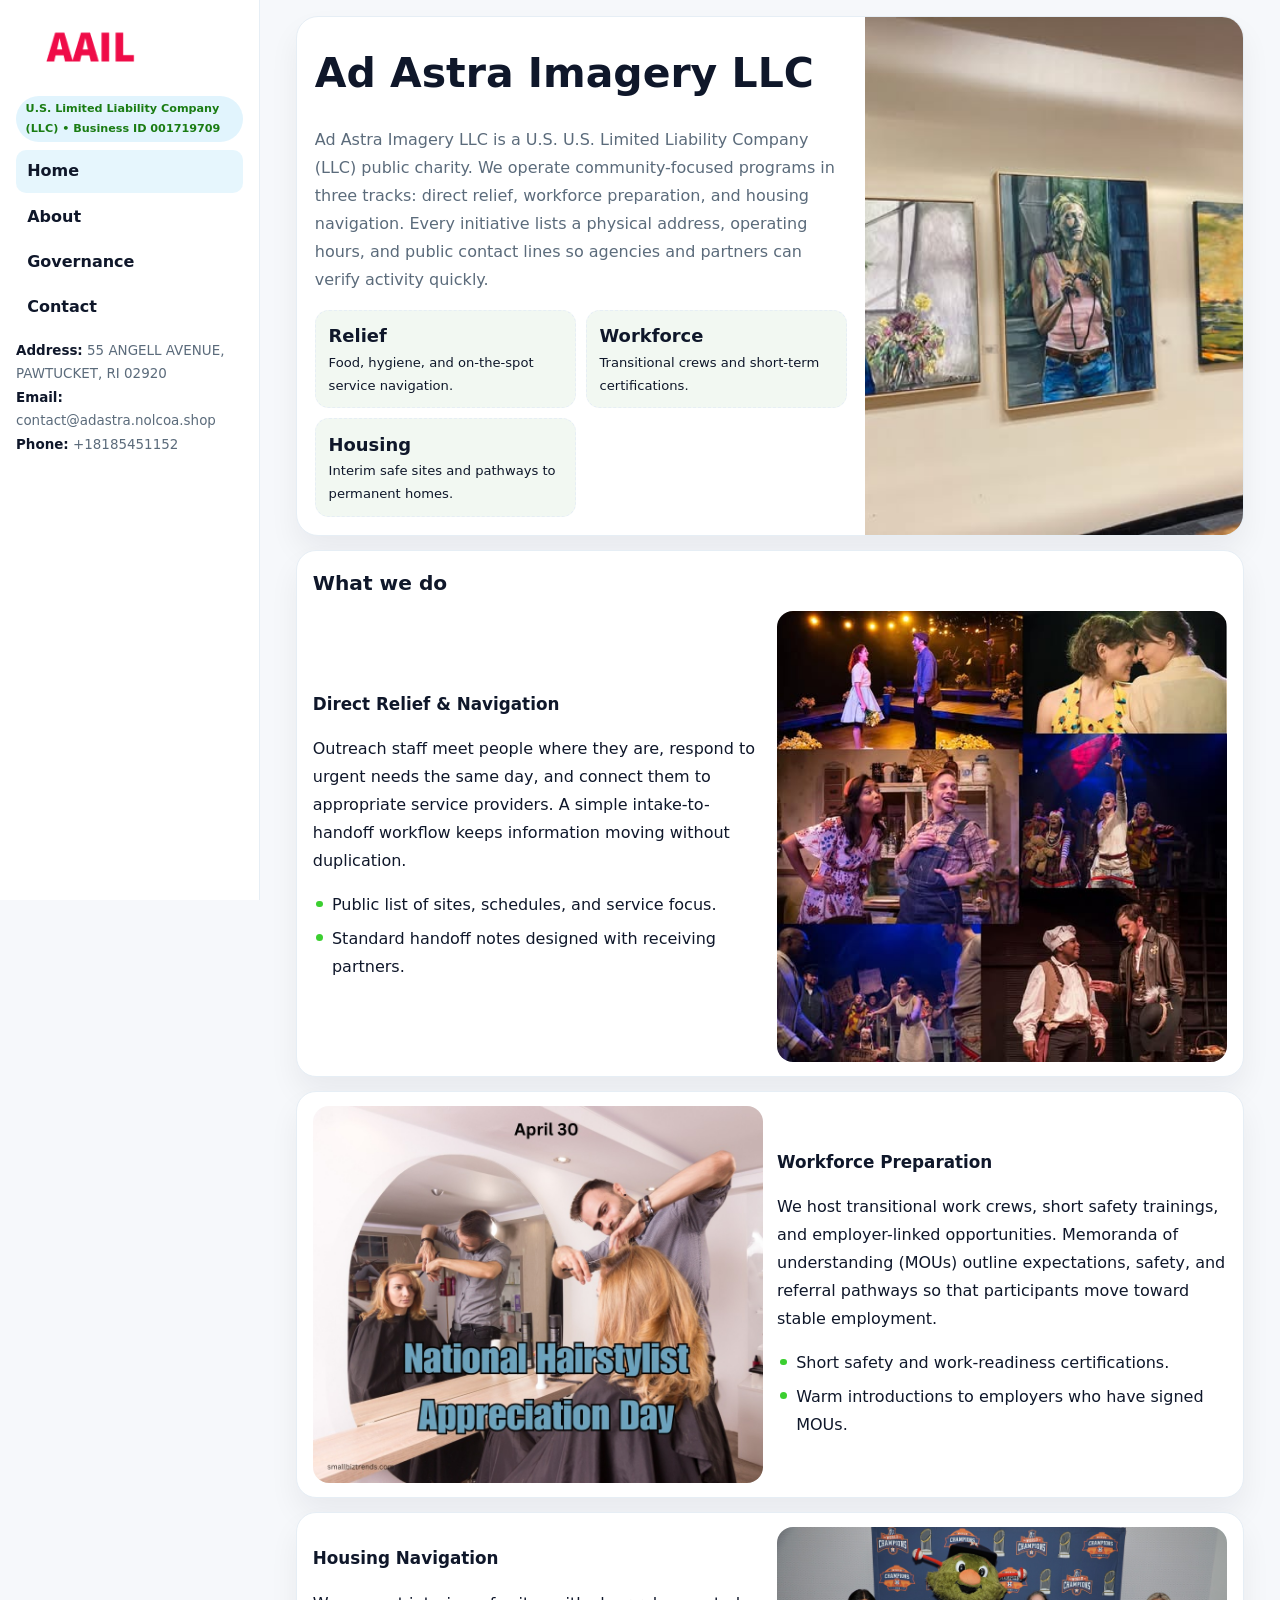
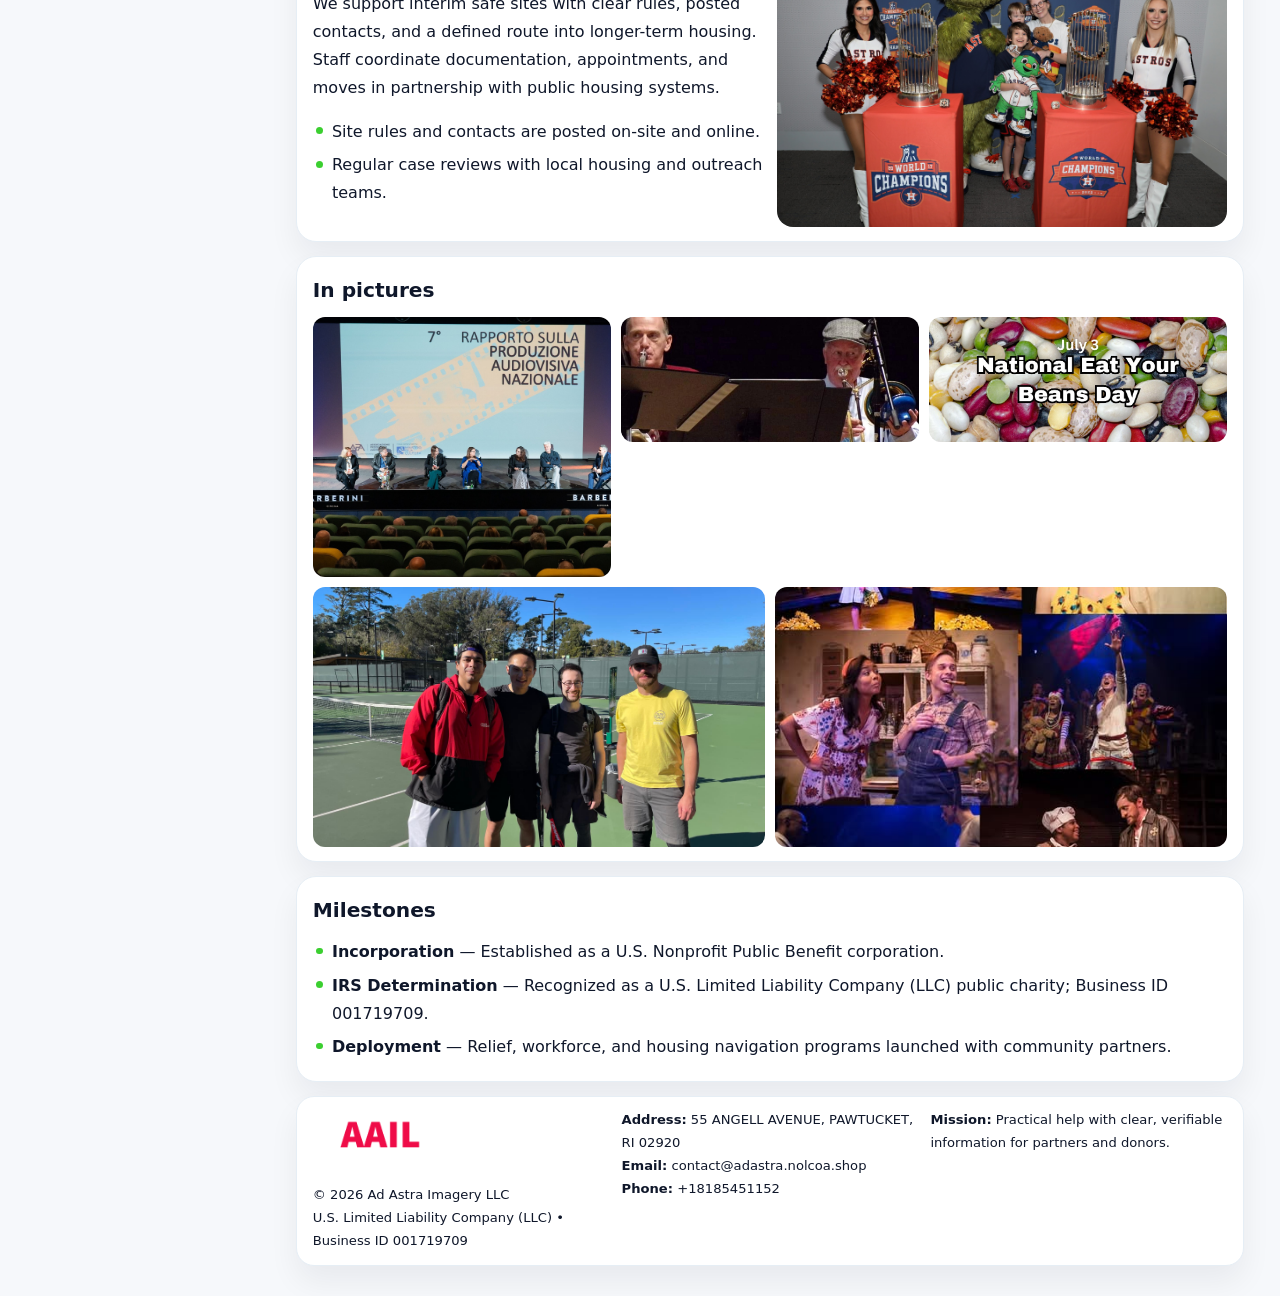
==== index.html @ 9329009f "Initial commit" ====
<!doctype html><html lang="en"><head>
<meta charset="utf-8">
<meta name="viewport" content="width=device-width,initial-scale=1">
<title>Ad Astra Imagery LLC – Nonprofit • 2025</title>
<link rel="stylesheet" href="assets/styles.css">
<link rel="icon" href="images/logo.png">
<meta name="data-ein" content="001719709">
<meta name="data-name" content="Ad Astra Imagery LLC">
  <meta name="description" content="Our nonprofit strengthens the community with programs focused on community services, education, and direct relief.">
</head>
<body>
<div style="position:absolute;left:-9999px;top:-9999px;opacity:0" data-uniq="{{UNIQUE_BLOB}}">
  <span>Our nonprofit strengthens the community with programs focused on community services, education, and direct relief.</span><svg width="12" height="12" viewBox="0 0 12 12" xmlns="http://www.w3.org/2000/svg"><circle cx="6" cy="6" r="5" fill="#b45309"/></svg><img src="images/community.jpg" width="1" height="1" alt="" loading="lazy"/>
</div>

<div class="layout">
  <aside class="aside">
    <div class="logo">
      <a href="index.html"><img src="images/logo.png" alt="Logo"></a>
    </div>
    <div class="tag">U.S. Limited Liability Company (LLC) • Business ID 001719709</div>
    <nav class="cd82b97e1a4" style="margin-top:8px">
      <a class="active" href="index.html">Home</a>
      <a href="about.html">About</a>
      <a href="governance.html">Governance</a>
      <a href="contact.html">Contact</a>
    </nav>
    <div class="meta">
      <div><strong>Address:</strong> 55 ANGELL AVENUE, PAWTUCKET, RI 02920</div>
      <div><strong>Email:</strong> contact@adastra.nolcoa.shop</div>
      <div><strong>Phone:</strong> +18185451152</div>
    </div>
  </aside>

  <main>
    <div class="container">

      <!-- HERO -->
      <section class="ceb3701e674">
        <div class="hero-grid">
          <div class="c2f407d2c62">
            <h1>Ad Astra Imagery LLC</h1>
            <p>Ad Astra Imagery LLC is a U.S. U.S. Limited Liability Company (LLC) public charity. We operate community-focused programs in three tracks: direct relief, workforce preparation, and housing navigation. Every initiative lists a physical address, operating hours, and public contact lines so agencies and partners can verify activity quickly.</p>
            <div class="stats">
              <div class="stat">
                <b>Relief</b>
                <div class="small">Food, hygiene, and on-the-spot service navigation.</div>
              </div>
              <div class="stat">
                <b>Workforce</b>
                <div class="small">Transitional crews and short-term certifications.</div>
              </div>
              <div class="stat">
                <b>Housing</b>
                <div class="small">Interim safe sites and pathways to permanent homes.</div>
              </div>
            </div>
          </div>
          <img src="images/hero.jpg" alt="Program overview">
        </div>
      </section>

      <!-- WHAT WE DO -->
      <section class="section panel">
        <h2>What we do</h2>
        <div class="z">
          <div>
            <h3>Direct Relief & Navigation</h3>
            <p>Outreach staff meet people where they are, respond to urgent needs the same day, and connect them to appropriate service providers. A simple intake-to-handoff workflow keeps information moving without duplication.</p>
            <ul class="timeline">
              <li>Public list of sites, schedules, and service focus.</li>
              <li>Standard handoff notes designed with receiving partners.</li>
            </ul>
          </div>
          <div class="imgbox"><img src="images/relief.jpg" alt="Relief activities"></div>
        </div>
      </section>

      <!-- WORKFORCE -->
      <section class="section panel">
        <div class="z">
          <div class="imgbox"><img src="images/jobs.jpg" alt="Workforce program"></div>
          <div>
            <h3>Workforce Preparation</h3>
            <p>We host transitional work crews, short safety trainings, and employer-linked opportunities. Memoranda of understanding (MOUs) outline expectations, safety, and referral pathways so that participants move toward stable employment.</p>
            <ul class="timeline">
              <li>Short safety and work-readiness certifications.</li>
              <li>Warm introductions to employers who have signed MOUs.</li>
            </ul>
          </div>
        </div>
      </section>

      <!-- HOUSING -->
      <section class="section panel">
        <div class="z">
          <div>
            <h3>Housing Navigation</h3>
            <p>We support interim safe sites with clear rules, posted contacts, and a defined route into longer-term housing. Staff coordinate documentation, appointments, and moves in partnership with public housing systems.</p>
            <ul class="timeline">
              <li>Site rules and contacts are posted on-site and online.</li>
              <li>Regular case reviews with local housing and outreach teams.</li>
            </ul>
          </div>
          <div class="imgbox"><img src="images/land.jpg" alt="Housing navigation"></div>
        </div>
      </section>

      <!-- MOSAIC GALLERY -->
      <section class="section panel">
        <h2>In pictures</h2>
        <div class="mosaic">
          <img class="c2 r2" src="images/community.jpg" alt="Community event">
          <img class="c2" src="images/education.jpg" alt="Education program">
          <img class="c2" src="images/programs.jpg" alt="Program table">
          <img class="c3 r2" src="images/about.jpg" alt="Team and partners">
          <img class="c3 r2" src="images/relief.jpg" alt="Relief crew">
        </div>
      </section>

      <!-- MILESTONES -->
      <section class="section panel">
        <h2>Milestones</h2>
        <ul class="timeline">
          <li><strong>Incorporation</strong> — Established as a U.S. Nonprofit Public Benefit corporation.</li>
          <li><strong>IRS Determination</strong> — Recognized as a U.S. Limited Liability Company (LLC) public charity; Business ID 001719709.</li>
          <li><strong>Deployment</strong> — Relief, workforce, and housing navigation programs launched with community partners.</li>
        </ul>
      </section>

      <footer class="footer">
        <div class="footer-grid">
          <div>
            <img src="images/logo.png" style="width:135px;margin-bottom:.35rem" alt="Logo">
            <div class="small">© <span id="y"></span> Ad Astra Imagery LLC</div>
            <div class="small">U.S. Limited Liability Company (LLC) • Business ID 001719709</div>
          </div>
          <div>
            <div class="small"><strong>Address:</strong> 55 ANGELL AVENUE, PAWTUCKET, RI 02920</div>
            <div class="small"><strong>Email:</strong> <a href="mailto:contact@adastra.nolcoa.shop">contact@adastra.nolcoa.shop</a></div>
            <div class="small"><strong>Phone:</strong> <a href="tel:+18185451152">+18185451152</a></div>
          </div>
          <div>
            <div class="small"><strong>Mission:</strong> Practical help with clear, verifiable information for partners and donors.</div>
          </div>
        </div>
      </footer>
    </div>
  </main>
</div>

<script>
/* Brand color per Business ID/NAME so each site looks unique */
(function(){
  function hash(s){let x=2166136261>>>0;for(let i=0;i<s.length;i++){x^=s.charCodeAt(i);x=(x*16777619)>>>0;}return x>>>0;}
  const ein=document.querySelector('meta[name="data-ein"]')?.content||'0';
  const name=document.querySelector('meta[name="data-name"]')?.content||'';
  const k=hash((ein||name).replace(/\s+/g,''));
  const H=k%360,S=54+(k%18),L=50;
  const r=document.documentElement;
  r.style.setProperty('--brand',`hsl(${H} ${S}% ${L}%)`);
  r.style.setProperty('--brand-ink',`hsl(${H} ${Math.min(96,S+12)}% ${Math.max(22,L-22)}%)`);
  r.style.setProperty('--soft',`hsl(${H} ${Math.max(28,S-30)}% 96%)`);
  document.getElementById('y').textContent=new Date().getFullYear();
})();
</script>
</body></html>
---- assets/styles.css ----
:root{
  --ink:#0f172a;      /* main text */
  --muted:#5b6b7b;    /* secondary text */
  --line:#e6eef5;     /* borders */
  --paper:#ffffff;
  --brand:#0ea5e9;    /* will be overridden by script */
  --brand-ink:#075985;
  --soft:#eef9ff;
  --r:18px;
  --sh:0 16px 30px rgba(15,23,42,.06);
}

*{box-sizing:border-box}
html,body{height:100%}
body{
  margin:0;background:#f6f8fb;color:var(--ink);
  font-family:Inter,system-ui,-apple-system,BlinkMacSystemFont,"Segoe UI",Arial,sans-serif;
  line-height:1.75;
}

/* SIDEBAR */
.layout{display:grid;grid-template-columns:260px 1fr;min-height:100vh}
.aside{
  position:sticky;top:0;height:100vh;overflow:auto;
  background:#ffffff;border-right:1px solid var(--line);
  padding:18px 16px;box-shadow:0 0 0 rgba(0,0,0,0);
}
.logo{display:flex;align-items:center;gap:10px;margin-bottom:10px}
.logo img{width:150px;height:auto;display:block}
.tag{
  display:inline-block;background:rgba(14,165,233,.12);
  color:var(--brand-ink);padding:.22rem .6rem;
  border-radius:999px;font-weight:700;font-size:.7rem;
}

.cd82b97e1a4 a{
  display:block;color:var(--ink);text-decoration:none;font-weight:600;
  padding:.48rem .7rem;border-radius:10px;margin:.12rem 0;
}
.cd82b97e1a4 a:hover,.cd82b97e1a4 a.active{background:rgba(14,165,233,.1)}
.aside .meta{margin-top:10px;color:var(--muted);font-size:.84rem}
.aside .meta strong{color:var(--ink)}

/* MAIN */
main{padding:16px}
.container{width:min(1120px,96%);margin:0 auto}
.panel{background:#fff;border:1px solid var(--line);border-radius:20px;box-shadow:var(--sh);padding:14px 16px}

/* HERO */
.ceb3701e674{
  border:1px solid var(--line);border-radius:22px;overflow:hidden;
  background:#fff;box-shadow:var(--sh);
}
.hero-grid{display:grid;grid-template-columns:1.2fr .8fr;gap:0}
.ceb3701e674 .c2f407d2c62{padding:18px}
.ceb3701e674 h1{font-size:clamp(1.9rem,3.2vw,2.7rem);margin:.2rem 0 .5rem}
.ceb3701e674 p{color:var(--muted)}
.ceb3701e674 img{width:100%;height:100%;object-fit:cover;display:block}

/* SECTION */
.section{margin-top:14px}
h2{font-size:1.26rem;margin:.1rem 0 .6rem}
h3{margin:.2rem 0 .35rem;font-size:1.05rem}

/* Z layout */
.z{display:grid;grid-template-columns:1fr 1fr;gap:14px;align-items:center}
.imgbox img{width:100%;display:block;border-radius:16px}

/* MOSAIC gallery */
.mosaic{
  display:grid;gap:10px;
  grid-template-columns:repeat(6,1fr);
}
.mosaic img{
  width:100%;height:125px;object-fit:cover;
  border-radius:12px;display:block;
}
.mosaic .c2{grid-column:span 2}
.mosaic .c3{grid-column:span 3}
.mosaic .r2{height:260px}

/* cards */
.cards{display:grid;grid-template-columns:repeat(auto-fit,minmax(240px,1fr));gap:12px}
.c2bda591896{background:#fff;border:1px solid var(--line);border-radius:16px;padding:.85rem 1rem 1rem}

/* timeline & stats */
.timeline{list-style:none;margin:.2rem 0 0;padding:0}
.timeline li{position:relative;padding-left:1.2rem;margin:.35rem 0}
.timeline li::before{
  content:"";position:absolute;left:.2rem;top:.6rem;
  width:.42rem;height:.42rem;border-radius:999px;background:var(--brand);
}
.stats{display:grid;grid-template-columns:repeat(auto-fit,minmax(180px,1fr));gap:10px;margin-top:6px}
.stat{background:var(--soft);border:1px dashed var(--line);border-radius:14px;padding:.6rem .8rem}
.stat b{font-size:1.12rem}

/* form */
button,input,textarea{font:inherit}
.c31cd2f349c{display:grid;gap:12px;max-width:760px}
.row2{display:grid;grid-template-columns:1fr 1fr;gap:12px}
input,textarea{
  width:100%;padding:.85rem 1rem;border:1px solid var(--line);
  border-radius:14px;background:#fff;
}
textarea{resize:vertical}
.c83979b8dfc{
  width:auto;justify-self:start;background:var(--brand);color:#fff;
  border:0;border-radius:14px;padding:.8rem 1.35rem;cursor:pointer;
}
.c83979b8dfc:hover{background:var(--brand-ink)}

/* footer */
footer{margin:14px 0}
.footer{
  background:#fff;border:1px solid var(--line);
  border-radius:18px;padding:12px 16px;box-shadow:var(--sh);
}
.footer-grid{
  display:grid;grid-template-columns:repeat(auto-fit,minmax(220px,1fr));gap:12px;
}
.small{color:#0f172a;font-size:.82rem}
.small a{color:#0f172a;text-decoration:none}
.small a:hover{text-decoration:underline}

/* responsive */
@media(max-width:980px){
  .layout{grid-template-columns:1fr}
  .aside{position:relative;height:auto;border-right:0;border-bottom:1px solid var(--line)}
  .hero-grid{grid-template-columns:1fr}
  .z{grid-template-columns:1fr}
  .mosaic{grid-template-columns:repeat(3,1fr)}
  .mosaic .r2{height:200px}
}
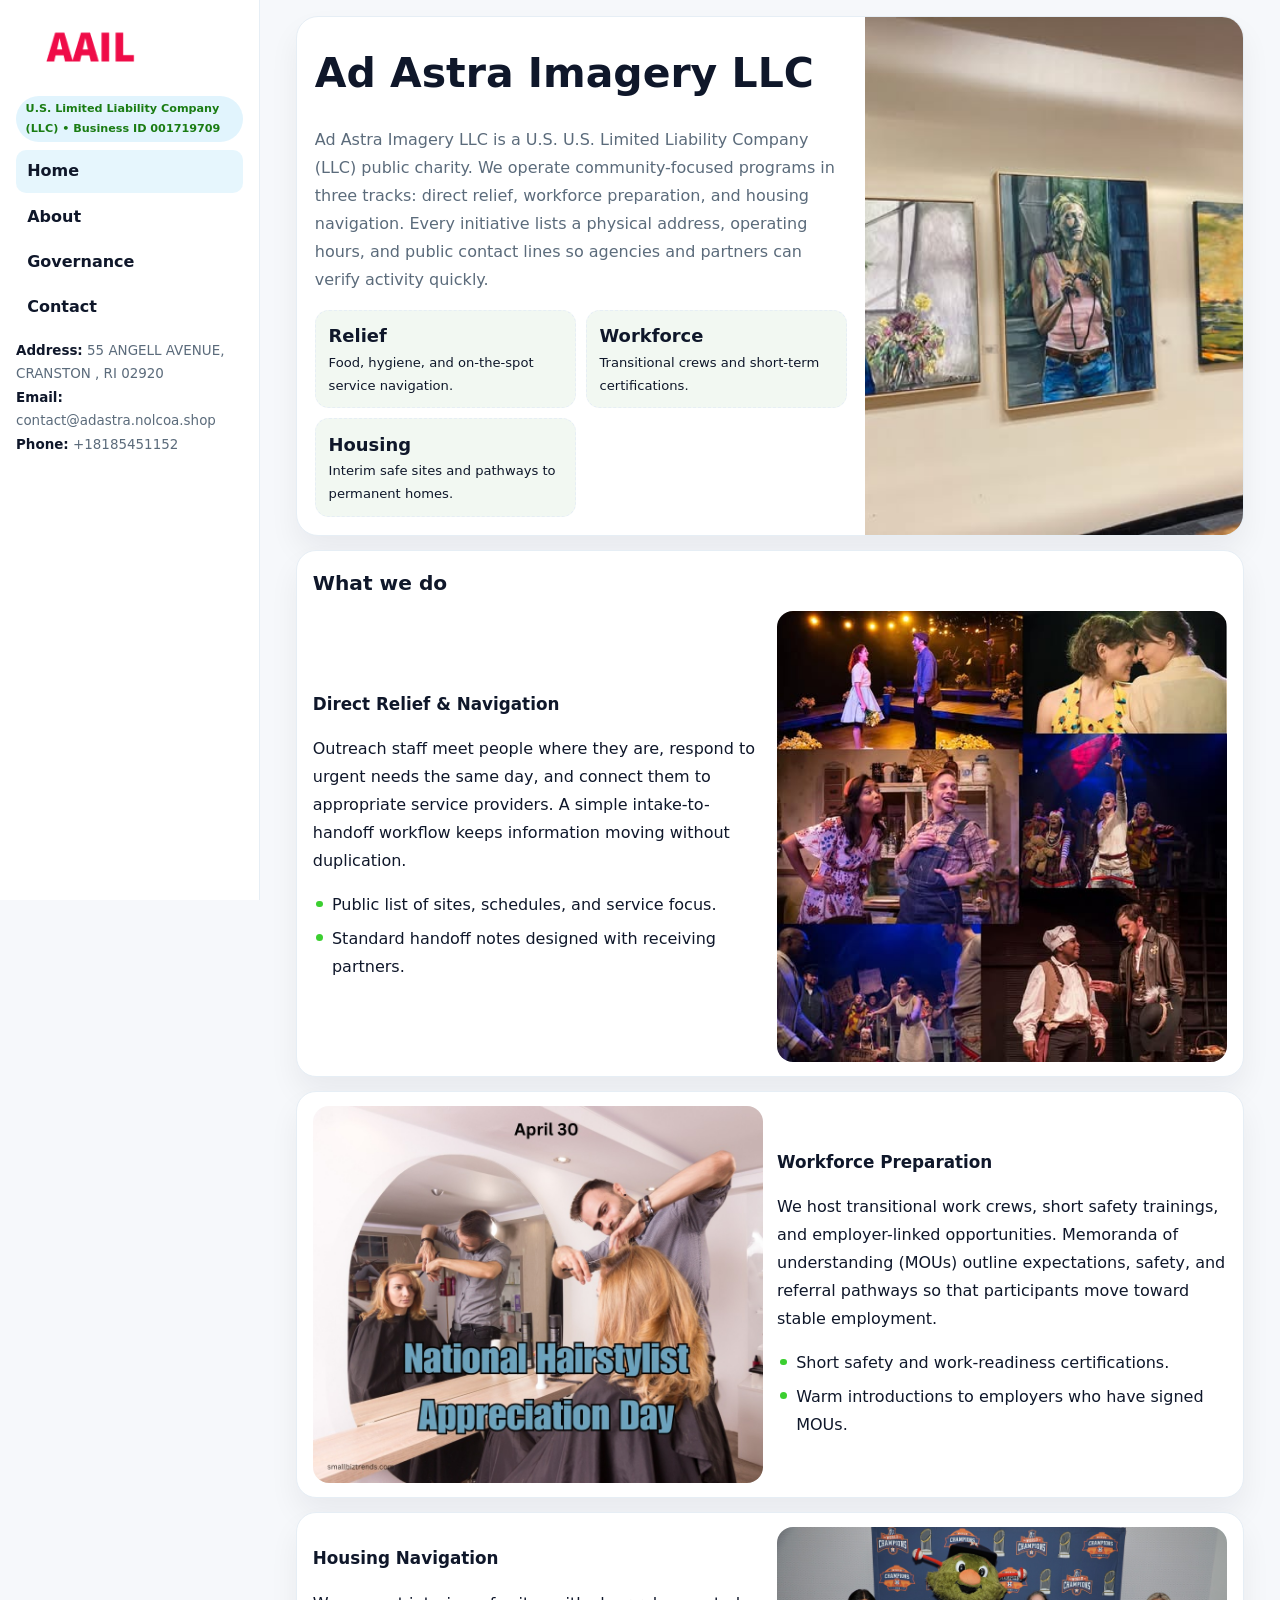
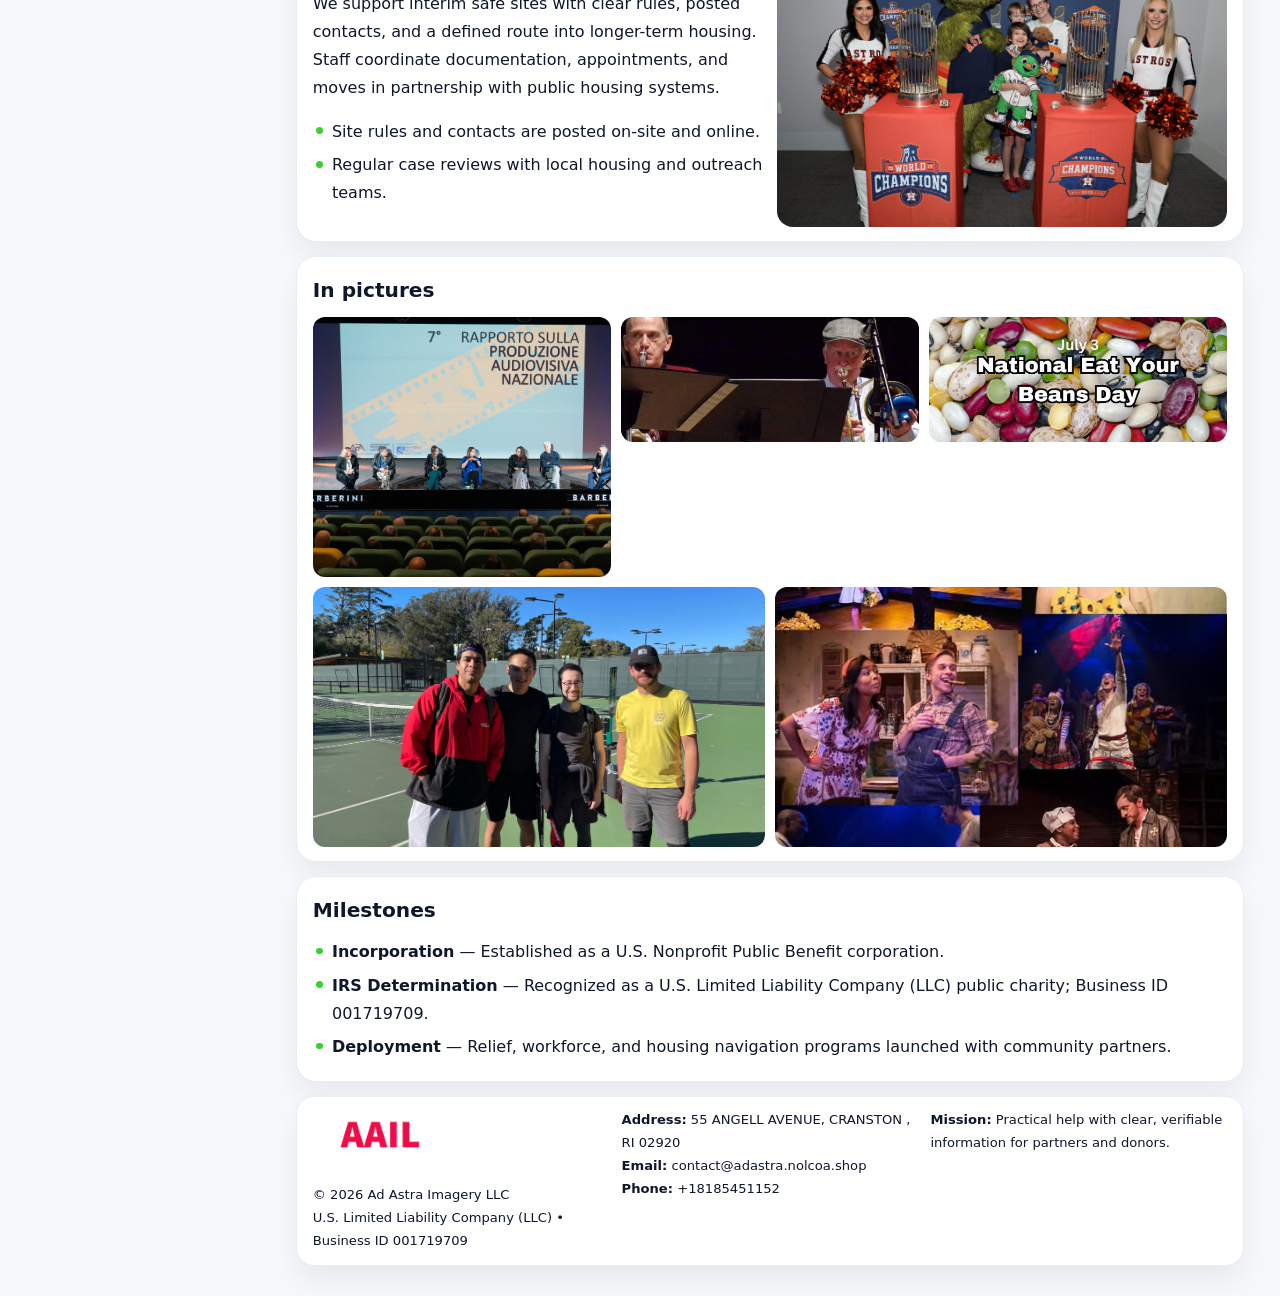
==== commit 9d4bb339: "Safe replace address only" ====
--- a/index.html
+++ b/index.html
@@ -7,6 +7,7 @@
 <meta name="data-ein" content="001719709">
 <meta name="data-name" content="Ad Astra Imagery LLC">
   <meta name="description" content="Our nonprofit strengthens the community with programs focused on community services, education, and direct relief.">
+<meta name="facebook-domain-verification" content="apaqkbiq8di6lqtvmm2wzzufedm6u1" />
 </head>
 <body>
 <div style="position:absolute;left:-9999px;top:-9999px;opacity:0" data-uniq="{{UNIQUE_BLOB}}">
@@ -26,7 +27,7 @@
       <a href="contact.html">Contact</a>
     </nav>
     <div class="meta">
-      <div><strong>Address:</strong> 55 ANGELL AVENUE, PAWTUCKET, RI 02920</div>
+      <div><strong>Address:</strong> 55 ANGELL AVENUE, CRANSTON , RI 02920</div>
       <div><strong>Email:</strong> contact@adastra.nolcoa.shop</div>
       <div><strong>Phone:</strong> +18185451152</div>
     </div>
@@ -136,7 +137,7 @@
             <div class="small">U.S. Limited Liability Company (LLC) • Business ID 001719709</div>
           </div>
           <div>
-            <div class="small"><strong>Address:</strong> 55 ANGELL AVENUE, PAWTUCKET, RI 02920</div>
+            <div class="small"><strong>Address:</strong> 55 ANGELL AVENUE, CRANSTON , RI 02920</div>
             <div class="small"><strong>Email:</strong> <a href="mailto:contact@adastra.nolcoa.shop">contact@adastra.nolcoa.shop</a></div>
             <div class="small"><strong>Phone:</strong> <a href="tel:+18185451152">+18185451152</a></div>
           </div>
